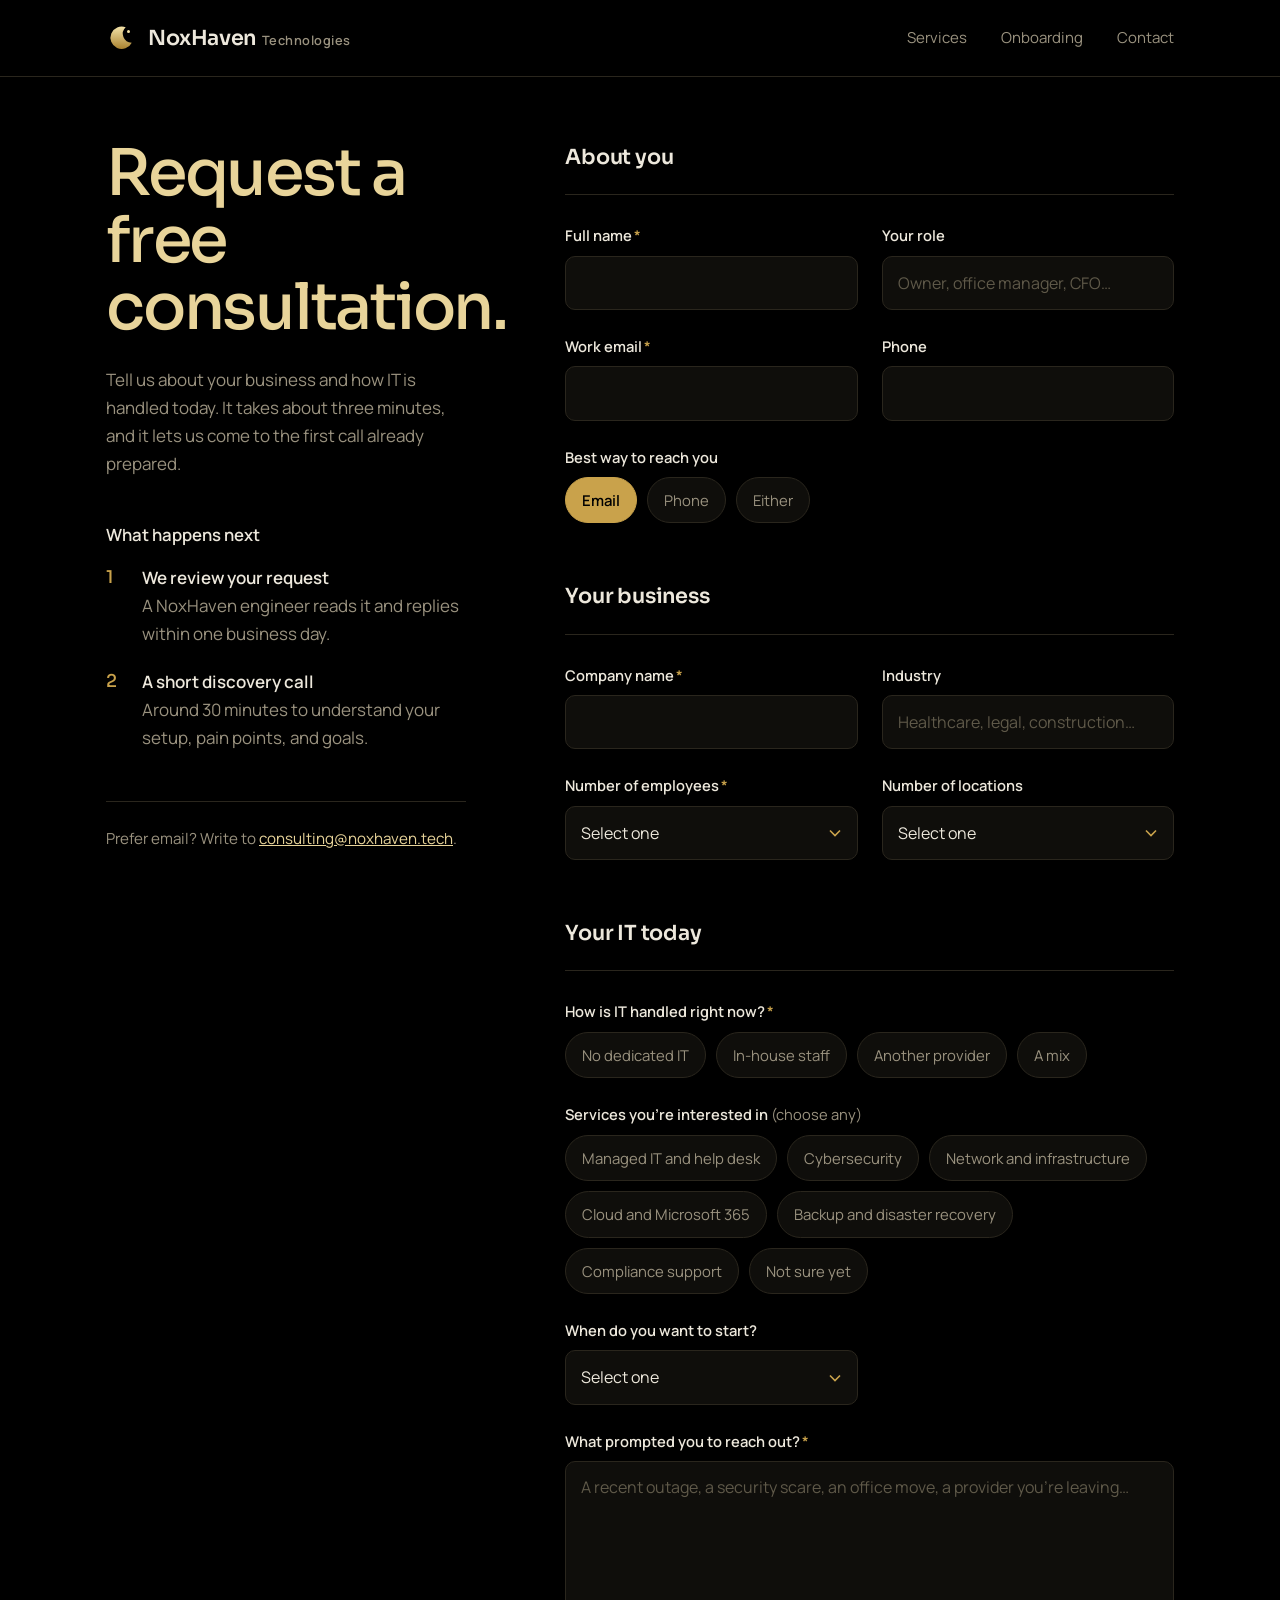
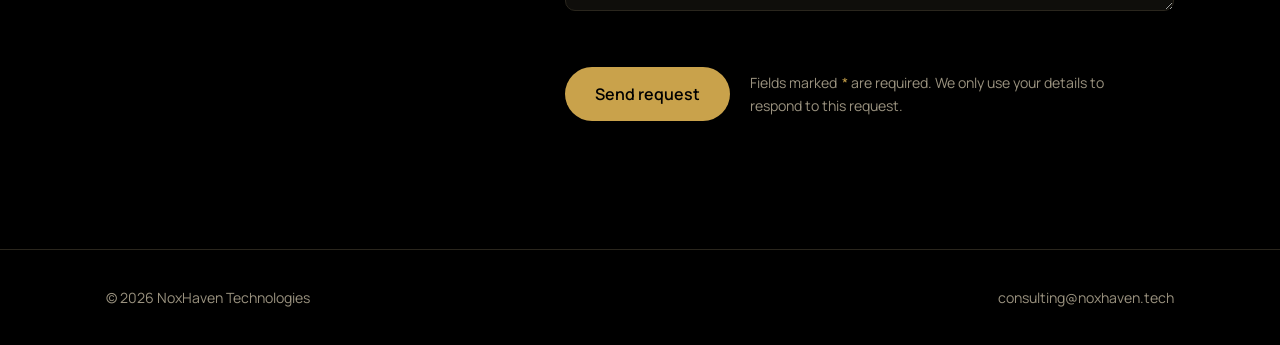
==== consult.html @ 6864bd48 "Uploading Temporary Website" ====
<!DOCTYPE html>
<html lang="en">
<head>
<meta charset="utf-8">
<meta name="viewport" content="width=device-width, initial-scale=1, viewport-fit=cover">
<title>Request a consultation | NoxHaven Technologies</title>
<meta name="description" content="Request a free IT consultation from NoxHaven Technologies.">
<meta name="theme-color" content="#000000">
<link rel="icon" href="favicon.svg" type="image/svg+xml">
<link rel="preconnect" href="https://fonts.googleapis.com">
<link rel="preconnect" href="https://fonts.gstatic.com" crossorigin>
<link href="https://fonts.googleapis.com/css2?family=Sora:wght@400;500;600&family=Manrope:wght@400;500;600&display=swap" rel="stylesheet">
<link rel="stylesheet" href="styles.css">
<style>
  .consult { padding: calc(140px + env(safe-area-inset-top, 0px)) 0 clamp(80px, 10vw, 140px); }
  .consult-grid { display: grid; grid-template-columns: minmax(0, .85fr) minmax(0, 1.4fr); gap: clamp(40px, 7vw, 110px); align-items: start; }

  .intro { position: sticky; top: 120px; }
  .intro h1 {
    font-family: var(--serif); font-weight: 500; letter-spacing: -.035em;
    font-size: clamp(2.4rem, 5vw, 4rem); line-height: 1.05; margin: 0 0 24px; color: var(--gold-pale);
  }
  .intro > p { color: var(--muted); margin: 0 0 48px; max-width: 40ch; }
  .next h2 { font-size: 1.05rem; font-weight: 600; letter-spacing: 0; margin: 0 0 20px; font-family: var(--sans); color: var(--text); }
  .next ol { list-style: none; margin: 0; padding: 0; counter-reset: n; display: grid; gap: 20px; }
  .next li { counter-increment: n; display: grid; grid-template-columns: 36px 1fr; color: var(--muted); }
  .next li::before { content: counter(n); font-family: var(--serif); font-weight: 500; color: var(--gold); font-size: 1.1rem; line-height: 1.5; }
  .next strong { color: var(--text); font-weight: 600; display: block; }
  .intro .alt { margin-top: 48px; padding-top: 24px; border-top: 1px solid var(--line); color: var(--muted); font-size: .95rem; }
  .intro .alt a { color: var(--gold-pale); }

  form { display: grid; gap: 56px; }
  fieldset { border: 0; margin: 0; padding: 0; min-width: 0; }
  legend {
    font-family: var(--serif); font-weight: 600; font-size: 1.3rem; letter-spacing: -.01em;
    padding: 0 0 20px; width: 100%; border-bottom: 1px solid var(--line); margin-bottom: 28px;
  }
  .fields { display: grid; grid-template-columns: 1fr 1fr; gap: 24px 24px; }
  .full { grid-column: 1 / -1; }
  .field { display: grid; gap: 8px; }
  .field > label, .group-label { font-size: .92rem; font-weight: 600; color: var(--text); }
  .req { color: var(--gold); margin-left: 2px; }
  .hint { font-weight: 400; color: var(--muted); }

  input[type="text"], input[type="email"], input[type="tel"], select, textarea {
    width: 100%; font: inherit; font-size: 1rem; color: var(--text);
    background: var(--coal); border: 1px solid var(--line); border-radius: 10px;
    padding: 13px 15px; transition: border-color .2s, box-shadow .2s;
  }
  textarea { min-height: 150px; resize: vertical; line-height: 1.55; }
  select {
    appearance: none; -webkit-appearance: none; cursor: pointer; padding-right: 42px;
    background-image: url("data:image/svg+xml,%3Csvg xmlns='http://www.w3.org/2000/svg' width='12' height='8' fill='none' stroke='%23c9a24b' stroke-width='1.6'%3E%3Cpath d='m1 1.5 5 5 5-5'/%3E%3C/svg%3E");
    background-repeat: no-repeat; background-position: right 16px center;
  }
  input::placeholder, textarea::placeholder { color: #5f5949; }
  input:focus, select:focus, textarea:focus { outline: none; border-color: var(--gold); box-shadow: 0 0 0 3px rgba(201,162,75,.18); }
  .touched input:invalid, .touched select:invalid, .touched textarea:invalid { border-color: #c2604f; }

  .chips { display: flex; flex-wrap: wrap; gap: 10px; }
  .chip { position: relative; }
  .chip input { position: absolute; opacity: 0; inset: 0; margin: 0; cursor: pointer; }
  .chip span {
    display: inline-block; padding: 10px 16px; border: 1px solid var(--line); border-radius: 999px;
    font-size: .93rem; color: var(--muted); background: var(--coal); transition: border-color .2s, color .2s, background .2s;
    user-select: none;
  }
  .chip input:hover + span { border-color: #4a4232; color: var(--text); }
  .chip input:checked + span { border-color: var(--gold); color: var(--black); background: var(--gold); font-weight: 600; }
  .chip input:focus-visible + span { outline: 2px solid var(--gold); outline-offset: 3px; }

  .honeypot { position: absolute; left: -9999px; width: 1px; height: 1px; overflow: hidden; }

  .submit-row { display: flex; flex-wrap: wrap; align-items: center; gap: 20px; }
  .submit-row .btn { border: 0; cursor: pointer; padding: 16px 30px; font-size: 1rem; }
  .submit-row .btn[disabled] { opacity: .6; cursor: progress; }
  .submit-row p { margin: 0; color: var(--muted); font-size: .88rem; max-width: 40ch; }

  .notice { border-radius: 12px; padding: 18px 20px; font-size: .98rem; }
  .notice[hidden] { display: none; }
  .notice.error { border: 1px solid #c2604f; background: rgba(194,96,79,.08); color: #f0c9bf; }
  .notice.error a { color: inherit; }

  .sent { border: 1px solid var(--gold); border-radius: 16px; padding: clamp(32px, 5vw, 56px); background: var(--coal); }
  .sent[hidden] { display: none; }
  .sent h2 { font-size: clamp(1.8rem, 3.4vw, 2.6rem); color: var(--gold-pale); margin-bottom: 16px; }
  .sent p { color: var(--muted); margin: 0 0 28px; max-width: 48ch; }

  @media (max-width: 900px) {
    .consult-grid { grid-template-columns: 1fr; }
    .intro { position: static; }
  }
  @media (max-width: 560px) {
    .fields { grid-template-columns: 1fr; }
  }
</style>
</head>
<body>

<header class="site-header scrolled">
  <div class="wrap nav">
    <a class="brand" href="index.html" aria-label="NoxHaven Technologies home">
      <svg viewBox="0 0 32 32" aria-hidden="true">
        <defs><linearGradient id="g" x1="0" y1="0" x2="0" y2="1"><stop offset="0" stop-color="#f3e2a8"/><stop offset="1" stop-color="#a9822f"/></linearGradient></defs>
        <path d="M21 4.5A12 12 0 1 0 27.5 21 9.5 9.5 0 0 1 21 4.5Z" fill="url(#g)"/>
        <circle cx="24" cy="9" r="1.6" fill="#f3e2a8"/>
      </svg>
      <span class="brand-name">NoxHaven<span>Technologies</span></span>
    </a>
    <nav class="nav-links" aria-label="Main">
      <a href="index.html#services">Services</a>
      <a href="index.html#onboarding">Onboarding</a>
      <a href="index.html#contact">Contact</a>
    </nav>
  </div>
</header>

<main class="consult">
  <div class="wrap consult-grid">
    <aside class="intro">
      <h1>Request a free consultation.</h1>
      <p>Tell us about your business and how IT is handled today. It takes about three minutes, and it lets us come to the first call already prepared.</p>
      <div class="next">
        <h2>What happens next</h2>
        <ol>
          <li><div><strong>We review your request</strong>A NoxHaven engineer reads it and replies within one business day.</div></li>
          <li><div><strong>A short discovery call</strong>Around 30 minutes to understand your setup, pain points, and goals.</div></li>
        </ol>
      </div>
      <p class="alt">Prefer email? Write to <a href="mailto:consulting@noxhaven.tech">consulting@noxhaven.tech</a>.</p>
    </aside>

    <div>
      <form id="consult-form" action="https://api.web3forms.com/submit" method="POST" novalidate>
        <!-- Replace with your Web3Forms access key. It is safe to keep this public. -->
        <input type="hidden" name="access_key" value="a846934e-030f-4295-bbb3-2ae22e8b74b9">
        <input type="hidden" name="from_name" value="NoxHaven website">
        <input type="hidden" name="subject" value="New consultation request">
        <div class="honeypot" aria-hidden="true"><label>Leave this empty <input type="checkbox" name="botcheck" tabindex="-1" autocomplete="off"></label></div>

        <fieldset>
          <legend>About you</legend>
          <div class="fields">
            <div class="field"><label for="name">Full name<span class="req" aria-hidden="true">*</span></label><input id="name" name="name" type="text" autocomplete="name" required></div>
            <div class="field"><label for="role">Your role</label><input id="role" name="Role" type="text" autocomplete="organization-title" placeholder="Owner, office manager, CFO…"></div>
            <div class="field"><label for="email">Work email<span class="req" aria-hidden="true">*</span></label><input id="email" name="email" type="email" autocomplete="email" required></div>
            <div class="field"><label for="phone">Phone</label><input id="phone" name="Phone" type="tel" autocomplete="tel"></div>
            <div class="field full">
              <span class="group-label" id="contact-pref">Best way to reach you</span>
              <div class="chips" role="radiogroup" aria-labelledby="contact-pref">
                <label class="chip"><input type="radio" name="Preferred contact" value="Email" checked><span>Email</span></label>
                <label class="chip"><input type="radio" name="Preferred contact" value="Phone"><span>Phone</span></label>
                <label class="chip"><input type="radio" name="Preferred contact" value="Either"><span>Either</span></label>
              </div>
            </div>
          </div>
        </fieldset>

        <fieldset>
          <legend>Your business</legend>
          <div class="fields">
            <div class="field"><label for="company">Company name<span class="req" aria-hidden="true">*</span></label><input id="company" name="Company" type="text" autocomplete="organization" required></div>
            <div class="field"><label for="industry">Industry</label><input id="industry" name="Industry" type="text" placeholder="Healthcare, legal, construction…"></div>
            <div class="field">
              <label for="employees">Number of employees<span class="req" aria-hidden="true">*</span></label>
              <select id="employees" name="Employees" required>
                <option value="">Select one</option>
                <option>1–10</option><option>11–25</option><option>26–50</option><option>51–100</option><option>More than 100</option>
              </select>
            </div>
            <div class="field">
              <label for="locations">Number of locations</label>
              <select id="locations" name="Locations">
                <option value="">Select one</option>
                <option>1</option><option>2–3</option><option>4 or more</option><option>Fully remote</option>
              </select>
            </div>
          </div>
        </fieldset>

        <fieldset>
          <legend>Your IT today</legend>
          <div class="fields">
            <div class="field full">
              <span class="group-label" id="current-it">How is IT handled right now?<span class="req" aria-hidden="true">*</span></span>
              <div class="chips" role="radiogroup" aria-labelledby="current-it">
                <label class="chip"><input type="radio" name="Current IT" value="No dedicated IT" required><span>No dedicated IT</span></label>
                <label class="chip"><input type="radio" name="Current IT" value="In-house staff"><span>In-house staff</span></label>
                <label class="chip"><input type="radio" name="Current IT" value="Another provider"><span>Another provider</span></label>
                <label class="chip"><input type="radio" name="Current IT" value="A mix"><span>A mix</span></label>
              </div>
            </div>
            <div class="field full">
              <span class="group-label" id="services-label">Services you’re interested in <span class="hint">(choose any)</span></span>
              <div class="chips" role="group" aria-labelledby="services-label">
                <label class="chip"><input type="checkbox" name="services" value="Managed IT and help desk"><span>Managed IT and help desk</span></label>
                <label class="chip"><input type="checkbox" name="services" value="Cybersecurity"><span>Cybersecurity</span></label>
                <label class="chip"><input type="checkbox" name="services" value="Network and infrastructure"><span>Network and infrastructure</span></label>
                <label class="chip"><input type="checkbox" name="services" value="Cloud and Microsoft 365"><span>Cloud and Microsoft 365</span></label>
                <label class="chip"><input type="checkbox" name="services" value="Backup and disaster recovery"><span>Backup and disaster recovery</span></label>
                <label class="chip"><input type="checkbox" name="services" value="Compliance support"><span>Compliance support</span></label>
                <label class="chip"><input type="checkbox" name="services" value="Not sure yet"><span>Not sure yet</span></label>
              </div>
            </div>
            <div class="field">
              <label for="timeline">When do you want to start?</label>
              <select id="timeline" name="Timeline">
                <option value="">Select one</option>
                <option>As soon as possible</option><option>Within a month</option><option>In 1–3 months</option><option>Just exploring</option>
              </select>
            </div>
            <div class="field full">
              <label for="message">What prompted you to reach out?<span class="req" aria-hidden="true">*</span></label>
              <textarea id="message" name="message" required placeholder="A recent outage, a security scare, an office move, a provider you’re leaving…"></textarea>
            </div>
          </div>
        </fieldset>

        <div class="notice error" id="form-error" role="alert" hidden></div>

        <div class="submit-row">
          <button class="btn btn-gold" type="submit" id="submit-btn">Send request</button>
          <p>Fields marked <span class="req">*</span> are required. We only use your details to respond to this request.</p>
        </div>
      </form>

      <div class="sent" id="sent" hidden tabindex="-1">
        <h2>Request sent.</h2>
        <p id="sent-text">Thanks for reaching out. A NoxHaven engineer will reply within one business day.</p>
        <a class="btn btn-ghost" href="index.html">Back to the homepage</a>
      </div>
    </div>
  </div>
</main>

<footer>
  <div class="wrap">
    <span>© <span id="year">2026</span> NoxHaven Technologies</span>
    <a href="mailto:consulting@noxhaven.tech">consulting@noxhaven.tech</a>
  </div>
</footer>

<script>
(() => {
  document.getElementById('year').textContent = new Date().getFullYear();

  const form = document.getElementById('consult-form');
  const btn = document.getElementById('submit-btn');
  const errorBox = document.getElementById('form-error');
  const sent = document.getElementById('sent');

  const showError = (msg) => { errorBox.innerHTML = msg; errorBox.hidden = false; };

  form.addEventListener('submit', async (e) => {
    e.preventDefault();
    errorBox.hidden = true;
    form.classList.add('touched');

    if (!form.checkValidity()) {
      const firstBad = form.querySelector(':invalid');
      showError('Some required fields are missing or incomplete. Fill in the highlighted fields, then send again.');
      if (firstBad) firstBad.focus();
      return;
    }

    // Build the email: combine the checked services into one readable line.
    const data = new FormData(form);
    const payload = {};
    for (const [key, value] of data.entries()) {
      if (key === 'services') continue;
      payload[key] = value;
    }
    const services = data.getAll('services');
    payload['Services of interest'] = services.length ? services.join(', ') : 'None selected';
    payload.subject = `New consultation request: ${payload.Company || payload.name}`;
    if (payload.botcheck === undefined) payload.botcheck = false;

    btn.disabled = true;
    btn.textContent = 'Sending…';

    try {
      const res = await fetch('https://api.web3forms.com/submit', {
        method: 'POST',
        headers: { 'Content-Type': 'application/json', 'Accept': 'application/json' },
        body: JSON.stringify(payload)
      });
      const result = await res.json().catch(() => ({}));
      if (res.ok && result.success) {
        document.getElementById('sent-text').textContent =
          `Thanks, ${payload.name.split(' ')[0]}. A NoxHaven engineer will reply to ${payload.email} within one business day.`;
        form.hidden = true;
        sent.hidden = false;
        sent.focus();
        window.scrollTo({ top: 0, behavior: 'smooth' });
      } else {
        throw new Error(result.message || 'Request failed');
      }
    } catch (err) {
      showError('Your request didn’t send. Check your internet connection and try again, or email us directly at <a href="mailto:consulting@noxhaven.tech">consulting@noxhaven.tech</a>.');
      btn.disabled = false;
      btn.textContent = 'Send request';
    }
  });
})();
</script>
</body>
</html>
---- styles.css ----
:root {
  color-scheme: dark;
  --black: #000000;
  --coal: #0f0e0b;
  --line: #2a261d;
  --gold: #c9a24b;
  --gold-pale: #e8d49a;
  --text: #ede8dc;
  --muted: #9a927f;
  --serif: "Sora", system-ui, -apple-system, "Segoe UI", sans-serif;
  --sans: "Manrope", system-ui, -apple-system, "Segoe UI", sans-serif;
  --wrap: 1180px;
  --pad: clamp(20px, 5vw, 56px);
}
*, *::before, *::after { box-sizing: border-box; }
html { scroll-behavior: smooth; scroll-padding-top: 88px; }
body {
  margin: 0;
  background: var(--black);
  color: var(--text);
  font-family: var(--sans);
  font-size: 17px;
  line-height: 1.65;
  -webkit-font-smoothing: antialiased;
}
a { color: inherit; }
img, svg { max-width: 100%; }
:focus-visible { outline: 2px solid var(--gold); outline-offset: 3px; border-radius: 2px; }
.wrap { max-width: var(--wrap); margin: 0 auto; padding: 0 var(--pad); }

/* Header */
.site-header {
  position: fixed; inset: 0 0 auto; z-index: 20;
  padding-top: env(safe-area-inset-top, 0px);
  background: linear-gradient(to bottom, rgba(0,0,0,.85), rgba(0,0,0,0));
}
.site-header.scrolled { background: rgba(0,0,0,.82); backdrop-filter: blur(12px); -webkit-backdrop-filter: blur(12px); border-bottom: 1px solid var(--line); }
.nav { display: flex; align-items: center; justify-content: space-between; height: 76px; }
.brand { display: flex; align-items: center; gap: 12px; text-decoration: none; }
.brand svg { width: 30px; height: 30px; }
.brand-name { font-family: var(--serif); font-weight: 600; font-size: 1.3rem; letter-spacing: -.02em; }
.brand-name span { color: var(--muted); font-family: var(--sans); font-size: .8rem; margin-left: 6px; letter-spacing: .04em; }
.nav-links { display: flex; align-items: center; gap: 34px; }
.nav-links a { text-decoration: none; font-size: .94rem; color: var(--muted); transition: color .2s; }
.nav-links a:hover { color: var(--text); }

.btn {
  display: inline-flex; align-items: center; justify-content: center;
  padding: 13px 24px; border-radius: 999px;
  font-family: var(--sans); font-weight: 600; font-size: .95rem;
  text-decoration: none; transition: background .2s, color .2s, border-color .2s;
}
.btn-gold { background: var(--gold); color: var(--black); }
.btn-gold:hover { background: var(--gold-pale); }
.btn-ghost { border: 1px solid var(--line); color: var(--text); }
.btn-ghost:hover { border-color: var(--gold); }
.nav-links .btn-gold { color: var(--black); padding: 10px 20px; }
.nav-links .btn-gold:hover { color: var(--black); }

/* Hero */
.hero { position: relative; min-height: 100svh; display: flex; align-items: flex-end; overflow: hidden; }
#watch { position: absolute; inset: 0; width: 100%; height: 100%; display: block; }
.hero::after {
  content: ""; position: absolute; inset: 0; pointer-events: none;
  background:
    linear-gradient(90deg, rgba(0,0,0,.92) 0%, rgba(0,0,0,.55) 45%, rgba(0,0,0,0) 75%),
    linear-gradient(0deg, var(--black) 0%, rgba(0,0,0,0) 30%);
}
.hero-content { position: relative; z-index: 2; width: 100%; padding-bottom: clamp(64px, 12vh, 130px); padding-top: 140px; }
.hero h1 {
  font-family: var(--serif); font-weight: 400;
  font-weight: 500;
  font-size: clamp(2.8rem, 7.2vw, 6.4rem);
  line-height: 1.02; letter-spacing: -.035em;
  margin: 0 0 32px; max-width: 12ch;
  color: var(--gold-pale);
}
.hero p { max-width: 46ch; color: #cfc8b8; font-size: 1.12rem; margin: 0 0 40px; }
.hero-actions { display: flex; flex-wrap: wrap; gap: 14px; }
.status {
  position: absolute; z-index: 2; right: var(--pad); bottom: clamp(64px, 12vh, 130px);
  display: flex; align-items: center; gap: 10px; color: var(--muted); font-size: .85rem;
}
.status i { width: 8px; height: 8px; border-radius: 50%; background: var(--gold); box-shadow: 0 0 12px var(--gold); animation: pulse 2.4s ease-in-out infinite; }
@keyframes pulse { 50% { opacity: .35; } }

/* Sections */
section.block { padding: clamp(88px, 13vw, 160px) 0; border-top: 1px solid var(--line); }
.section-head { display: grid; grid-template-columns: 1fr 1.25fr; gap: 48px; margin-bottom: 72px; align-items: end; }
h2 {
  font-family: var(--serif); font-weight: 400;
  font-weight: 500;
  font-size: clamp(2.1rem, 4.4vw, 3.5rem); line-height: 1.1; letter-spacing: -.03em;
  margin: 0;
}
.section-head p { color: var(--muted); margin: 0; max-width: 52ch; }

/* Services */
.services { display: grid; grid-template-columns: repeat(2, 1fr); column-gap: 64px; }
.service { padding: 34px 0; border-top: 1px solid var(--line); display: grid; grid-template-columns: 44px 1fr; gap: 20px; }
.service svg { width: 28px; height: 28px; stroke: var(--gold); fill: none; stroke-width: 1.4; margin-top: 4px; }
.service h3 { font-family: var(--serif); font-weight: 600; font-size: 1.3rem; letter-spacing: -.01em; margin: 0 0 8px; line-height: 1.2; }
.service p { margin: 0; color: var(--muted); max-width: 44ch; }

/* Night watch statement */
.watch-statement { background: var(--coal); }
.watch-statement blockquote {
  margin: 0 0 80px; font-family: var(--serif); font-weight: 500; letter-spacing: -.025em;
  font-size: clamp(1.9rem, 4.2vw, 3.2rem); line-height: 1.2; max-width: 22ch; color: var(--gold-pale);
}
.commitments { display: grid; grid-template-columns: repeat(3, 1fr); gap: 48px; }
.commitments h3 { font-size: 1.05rem; font-weight: 600; margin: 0 0 10px; color: var(--text); }
.commitments p { margin: 0; color: var(--muted); }
.commitments div { border-left: 1px solid var(--gold); padding-left: 22px; }

/* Onboarding */
.steps { list-style: none; margin: 0; padding: 0; counter-reset: step; display: grid; grid-template-columns: repeat(4, 1fr); gap: 0; position: relative; }
.steps li { counter-increment: step; padding: 0 28px 0 0; position: relative; }
.steps li::before {
  content: counter(step); display: block;
  font-family: var(--serif); font-weight: 500; font-size: 3rem; line-height: 1; color: var(--gold); margin-bottom: 28px;
}
.steps li::after { content: ""; position: absolute; top: 1.7rem; left: 3rem; right: 28px; height: 1px; background: var(--line); }
.steps li:last-child::after { display: none; }
.steps h3 { font-family: var(--serif); font-weight: 600; font-size: 1.3rem; margin: 0 0 10px; }
.steps p { color: var(--muted); margin: 0; }

/* Contact */
.contact { text-align: left; }
.contact-inner { display: grid; grid-template-columns: 1.3fr 1fr; gap: 64px; align-items: end; }
.contact h2 { font-size: clamp(2.4rem, 5.4vw, 4.4rem); max-width: 14ch; }
.contact-details { display: grid; gap: 22px; }
.contact-details a.mail { font-family: var(--serif); font-weight: 500; font-size: clamp(1.3rem, 2.4vw, 1.8rem); color: var(--gold-pale); text-decoration: none; border-bottom: 1px solid var(--gold); padding-bottom: 4px; justify-self: start; }
.contact-details a.mail:hover { color: var(--gold); }
.contact-details p { margin: 0; color: var(--muted); }

footer { border-top: 1px solid var(--line); padding: 36px 0 calc(36px + env(safe-area-inset-bottom, 0px)); color: var(--muted); font-size: .88rem; }
footer .wrap { display: flex; flex-wrap: wrap; justify-content: space-between; gap: 16px; }
footer a { text-decoration: none; }
footer a:hover { color: var(--text); }

/* Responsive */
@media (max-width: 900px) {
  .nav-links a:not(.btn) { display: none; }
  .section-head, .contact-inner { grid-template-columns: 1fr; gap: 20px; }
  .services { grid-template-columns: 1fr; }
  .commitments { grid-template-columns: 1fr; gap: 32px; }
  .steps { grid-template-columns: 1fr 1fr; row-gap: 56px; }
  .steps li::after { display: none; }
  .status { display: none; }
  .hero::after { background: linear-gradient(0deg, rgba(0,0,0,.95) 10%, rgba(0,0,0,.5) 60%, rgba(0,0,0,.2) 100%); }
}
@media (max-width: 560px) {
  .steps { grid-template-columns: 1fr; }
  .brand-name span { display: none; }
  .nav-links .btn-gold { padding: 9px 16px; font-size: .88rem; }
}
@media (prefers-reduced-motion: reduce) {
  html { scroll-behavior: auto; }
  .status i { animation: none; }
}
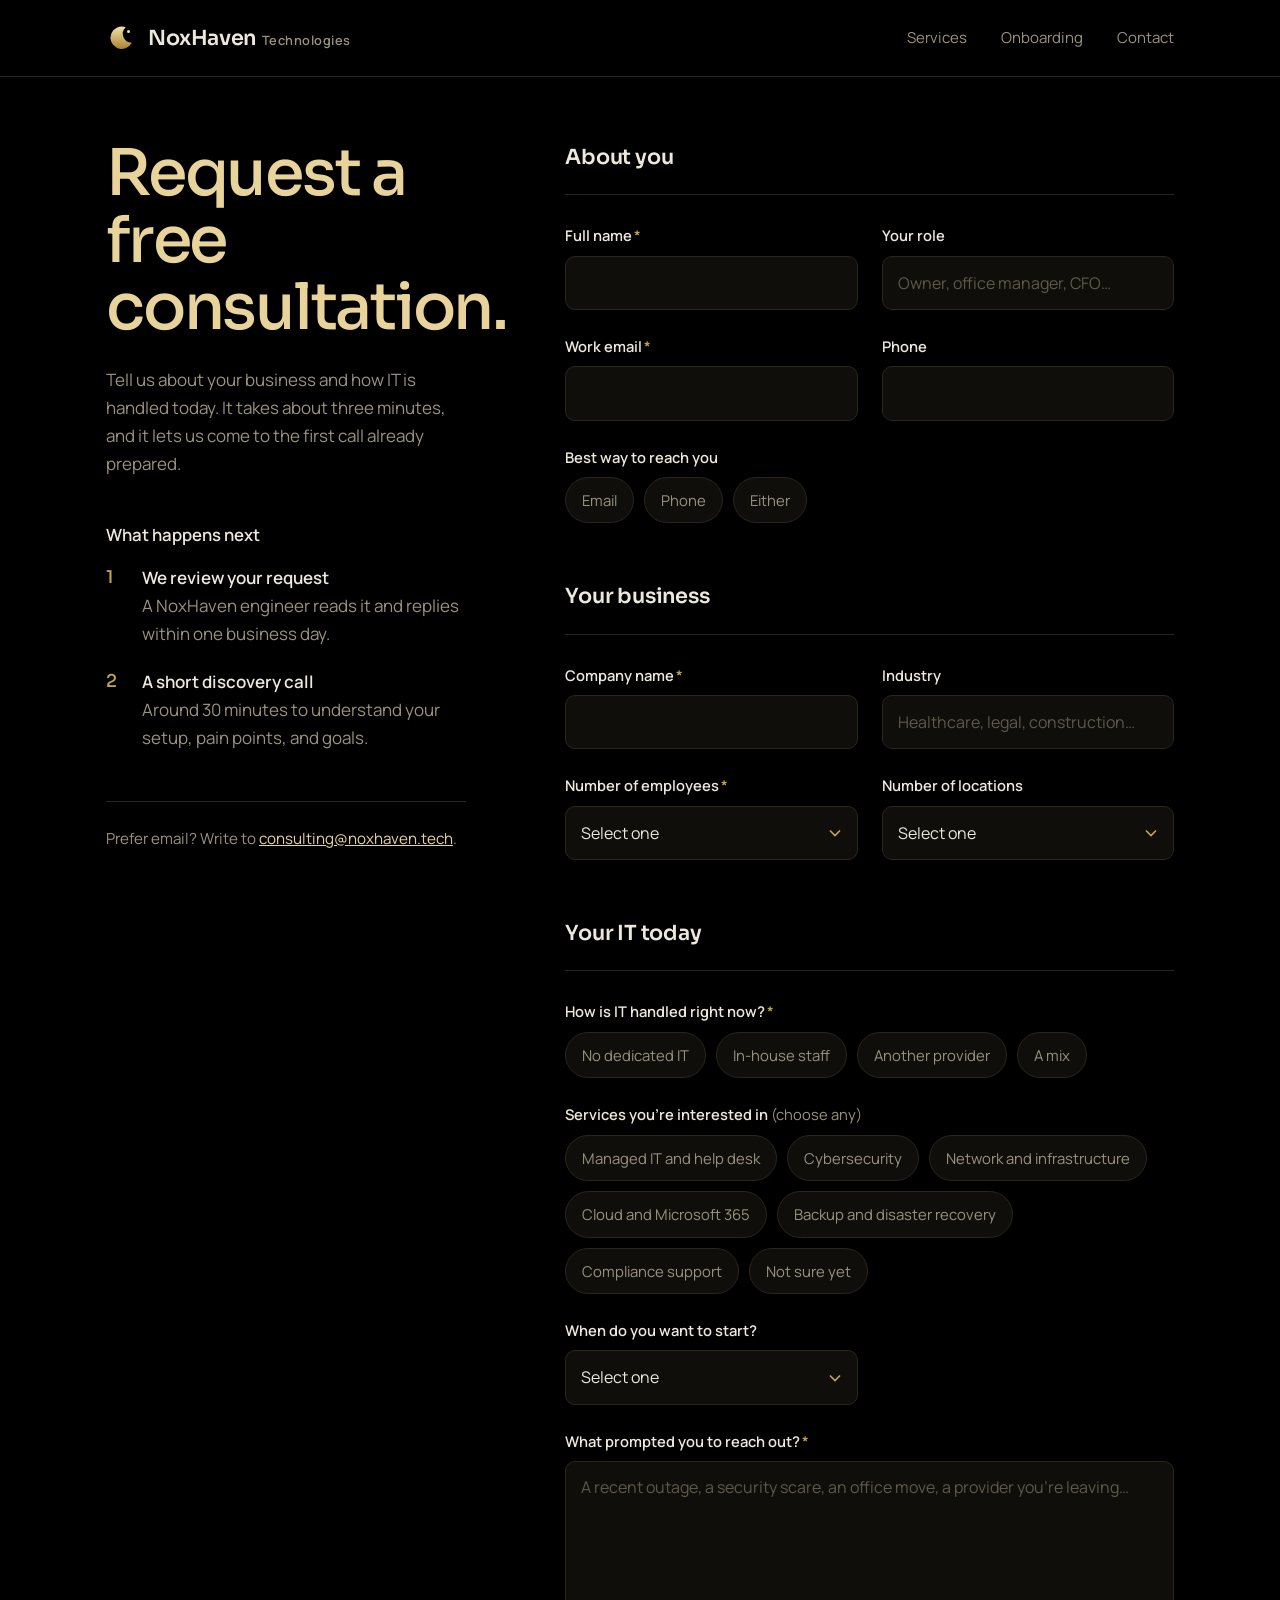
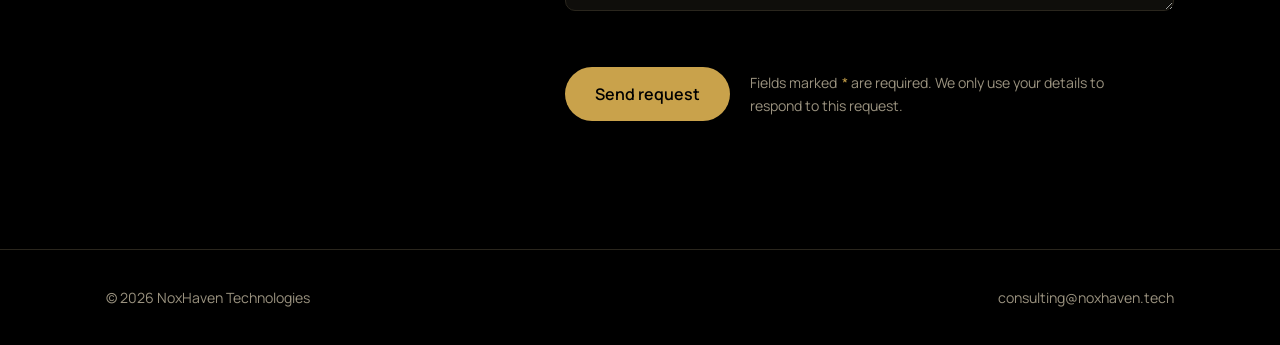
==== commit 4b94f99f: "Add files via upload" ====
--- a/consult.html
+++ b/consult.html
@@ -12,6 +12,7 @@
 <link href="https://fonts.googleapis.com/css2?family=Sora:wght@400;500;600&family=Manrope:wght@400;500;600&display=swap" rel="stylesheet">
 <link rel="stylesheet" href="styles.css">
 <style>
+  [hidden] { display: none !important; }
   .consult { padding: calc(140px + env(safe-area-inset-top, 0px)) 0 clamp(80px, 10vw, 140px); }
   .consult-grid { display: grid; grid-template-columns: minmax(0, .85fr) minmax(0, 1.4fr); gap: clamp(40px, 7vw, 110px); align-items: start; }
 
@@ -81,7 +82,7 @@
   .notice.error { border: 1px solid #c2604f; background: rgba(194,96,79,.08); color: #f0c9bf; }
   .notice.error a { color: inherit; }
 
-  .sent { border: 1px solid var(--gold); border-radius: 16px; padding: clamp(32px, 5vw, 56px); background: var(--coal); }
+  .sent { scroll-margin-top: 110px; border: 1px solid var(--gold); border-radius: 16px; padding: clamp(32px, 5vw, 56px); background: var(--coal); }
   .sent[hidden] { display: none; }
   .sent h2 { font-size: clamp(1.8rem, 3.4vw, 2.6rem); color: var(--gold-pale); margin-bottom: 16px; }
   .sent p { color: var(--muted); margin: 0 0 28px; max-width: 48ch; }
@@ -148,7 +149,7 @@
             <div class="field full">
               <span class="group-label" id="contact-pref">Best way to reach you</span>
               <div class="chips" role="radiogroup" aria-labelledby="contact-pref">
-                <label class="chip"><input type="radio" name="Preferred contact" value="Email" checked><span>Email</span></label>
+                <label class="chip"><input type="radio" name="Preferred contact" value="Email"><span>Email</span></label>
                 <label class="chip"><input type="radio" name="Preferred contact" value="Phone"><span>Phone</span></label>
                 <label class="chip"><input type="radio" name="Preferred contact" value="Either"><span>Either</span></label>
               </div>
@@ -249,6 +250,10 @@
   const errorBox = document.getElementById('form-error');
   const sent = document.getElementById('sent');
 
+  window.addEventListener('pageshow', (e) => {
+    if (e.persisted) { form.reset(); form.hidden = false; sent.hidden = true; errorBox.hidden = true; }
+  });
+
   const showError = (msg) => { errorBox.innerHTML = msg; errorBox.hidden = false; };
 
   form.addEventListener('submit', async (e) => {
@@ -288,10 +293,19 @@
       if (res.ok && result.success) {
         document.getElementById('sent-text').textContent =
           `Thanks, ${payload.name.split(' ')[0]}. A NoxHaven engineer will reply to ${payload.email} within one business day.`;
+        // Clear everything they entered and reset the form's state
+        form.reset();
+        form.classList.remove('touched');
+        btn.disabled = false;
+        btn.textContent = 'Send request';
+
         form.hidden = true;
         sent.hidden = false;
-        sent.focus();
-        window.scrollTo({ top: 0, behavior: 'smooth' });
+
+        // Bring the confirmation into view wherever it sits on the page
+        const smooth = !window.matchMedia('(prefers-reduced-motion: reduce)').matches;
+        sent.focus({ preventScroll: true });
+        sent.scrollIntoView({ behavior: smooth ? 'smooth' : 'auto', block: 'center' });
       } else {
         throw new Error(result.message || 'Request failed');
       }
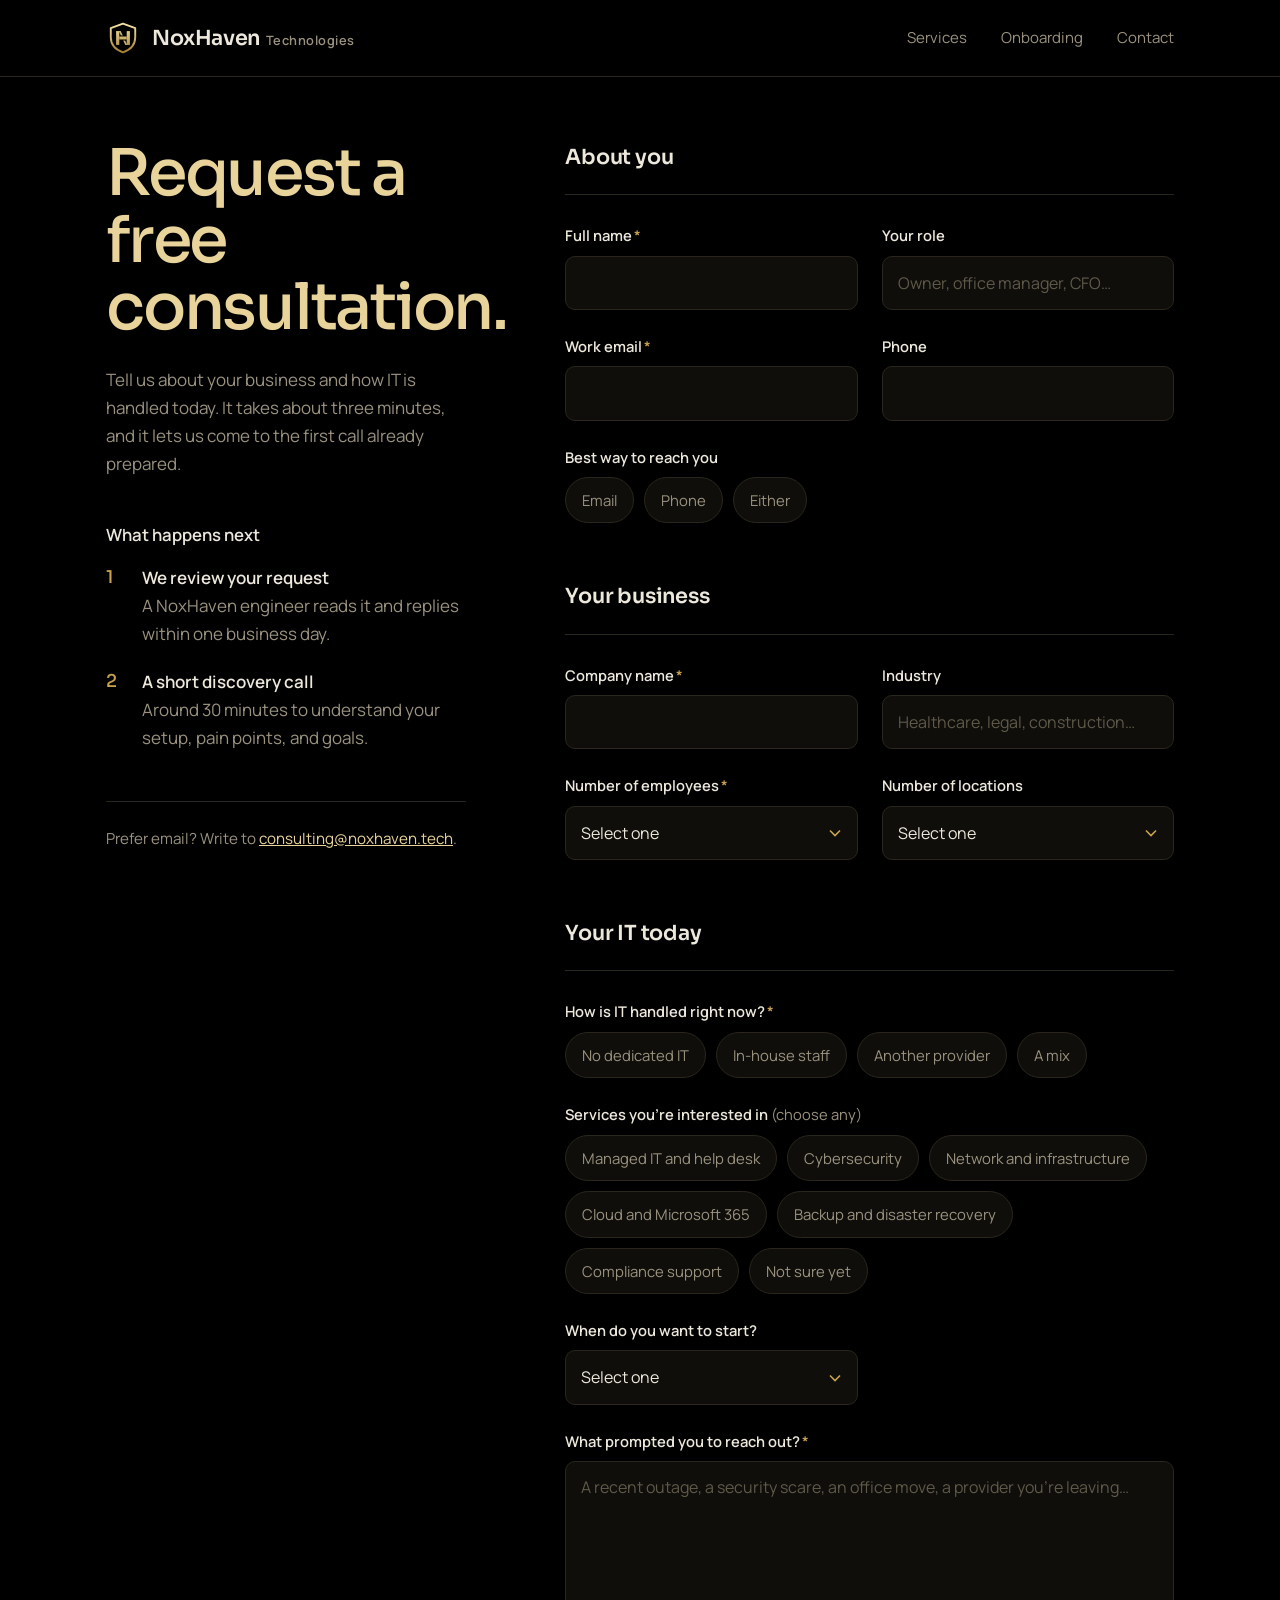
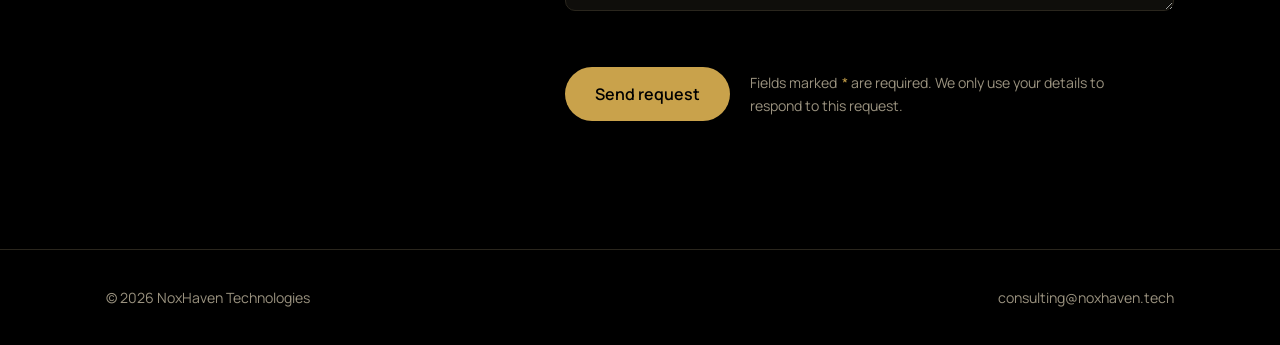
==== commit 40754333: "Add files via upload" ====
--- a/consult.html
+++ b/consult.html
@@ -82,10 +82,23 @@
   .notice.error { border: 1px solid #c2604f; background: rgba(194,96,79,.08); color: #f0c9bf; }
   .notice.error a { color: inherit; }
 
-  .sent { scroll-margin-top: 110px; border: 1px solid var(--gold); border-radius: 16px; padding: clamp(32px, 5vw, 56px); background: var(--coal); }
-  .sent[hidden] { display: none; }
-  .sent h2 { font-size: clamp(1.8rem, 3.4vw, 2.6rem); color: var(--gold-pale); margin-bottom: 16px; }
-  .sent p { color: var(--muted); margin: 0 0 28px; max-width: 48ch; }
+  .sent {
+    width: min(560px, calc(100vw - 40px)); max-height: calc(100dvh - 40px);
+    margin: auto; padding: clamp(32px, 5vw, 52px);
+    border: 1px solid var(--gold); border-radius: 18px;
+    background: var(--coal); color: var(--text);
+    box-shadow: 0 30px 80px rgba(0,0,0,.6), 0 0 0 1px rgba(201,162,75,.15);
+  }
+  .sent::backdrop { background: rgba(0,0,0,.72); backdrop-filter: blur(6px); -webkit-backdrop-filter: blur(6px); }
+  .sent[open] { animation: pop .28s cubic-bezier(.2,.8,.2,1); }
+  @keyframes pop { from { opacity: 0; transform: translateY(12px) scale(.97); } }
+  .sent-mark { width: 52px; height: 52px; border-radius: 50%; border: 1px solid var(--gold); display: grid; place-items: center; margin-bottom: 24px; }
+  .sent-mark svg { width: 24px; height: 24px; stroke: var(--gold); fill: none; stroke-width: 2; }
+  .sent h2 { font-size: clamp(1.8rem, 3.4vw, 2.4rem); color: var(--gold-pale); margin-bottom: 14px; }
+  .sent p { color: var(--muted); margin: 0 0 30px; max-width: 46ch; }
+  .sent-actions { display: flex; flex-wrap: wrap; gap: 12px; }
+  .sent-actions button { font: inherit; font-weight: 600; cursor: pointer; border: 0; }
+  @media (prefers-reduced-motion: reduce) { .sent[open] { animation: none; } }
 
   @media (max-width: 900px) {
     .consult-grid { grid-template-columns: 1fr; }
@@ -102,9 +115,15 @@
   <div class="wrap nav">
     <a class="brand" href="index.html" aria-label="NoxHaven Technologies home">
       <svg viewBox="0 0 32 32" aria-hidden="true">
-        <defs><linearGradient id="g" x1="0" y1="0" x2="0" y2="1"><stop offset="0" stop-color="#f3e2a8"/><stop offset="1" stop-color="#a9822f"/></linearGradient></defs>
-        <path d="M21 4.5A12 12 0 1 0 27.5 21 9.5 9.5 0 0 1 21 4.5Z" fill="url(#g)"/>
-        <circle cx="24" cy="9" r="1.6" fill="#f3e2a8"/>
+        <defs>
+          <linearGradient id="nh-gold" gradientUnits="userSpaceOnUse" x1="0" y1="3" x2="0" y2="29"><stop offset="0" stop-color="#f3e2a8"/><stop offset="1" stop-color="#a9822f"/></linearGradient>
+          <mask id="nh-cut" maskUnits="userSpaceOnUse" x="0" y="0" width="32" height="32"><rect width="32" height="32" fill="#fff"/><rect x="0" y="13.6" width="32" height="4.8" fill="#000"/></mask>
+        </defs>
+        <path d="M16 2.5 27.5 6.8V15.2C27.5 22.2 22.6 27.1 16 29.5 9.4 27.1 4.5 22.2 4.5 15.2V6.8Z" fill="none" stroke="url(#nh-gold)" stroke-width="1.8" stroke-linejoin="round"/>
+        <polygon points="12,9.5 13.8,9.5 20,22.5 18.2,22.5" fill="#e8d49a" opacity="0.85" mask="url(#nh-cut)"/>
+        <rect x="9.5" y="9.5" width="3" height="13" fill="url(#nh-gold)"/>
+        <rect x="19.5" y="9.5" width="3" height="13" fill="url(#nh-gold)"/>
+        <rect x="12.5" y="14.6" width="7" height="2.8" fill="url(#nh-gold)"/>
       </svg>
       <span class="brand-name">NoxHaven<span>Technologies</span></span>
     </a>
@@ -225,11 +244,15 @@
         </div>
       </form>
 
-      <div class="sent" id="sent" hidden tabindex="-1">
-        <h2>Request sent.</h2>
+      <dialog class="sent" id="sent" aria-labelledby="sent-title" aria-describedby="sent-text">
+        <div class="sent-mark" aria-hidden="true"><svg viewBox="0 0 24 24"><path d="m5 12.5 4.5 4.5L19 7.5"/></svg></div>
+        <h2 id="sent-title">Request sent.</h2>
         <p id="sent-text">Thanks for reaching out. A NoxHaven engineer will reply within one business day.</p>
-        <a class="btn btn-ghost" href="index.html">Back to the homepage</a>
-      </div>
+        <div class="sent-actions">
+          <button class="btn btn-gold" type="button" id="sent-close" autofocus>Close</button>
+          <a class="btn btn-ghost" href="index.html">Back to the homepage</a>
+        </div>
+      </dialog>
     </div>
   </div>
 </main>
@@ -251,7 +274,16 @@
   const sent = document.getElementById('sent');
 
   window.addEventListener('pageshow', (e) => {
-    if (e.persisted) { form.reset(); form.hidden = false; sent.hidden = true; errorBox.hidden = true; }
+    if (e.persisted) { form.reset(); errorBox.hidden = true; if (sent.open) sent.close(); }
+  });
+
+  const closeSent = () => { if (sent.open) sent.close(); else sent.removeAttribute('open'); };
+  document.getElementById('sent-close').addEventListener('click', closeSent);
+  // Clicking the dimmed area outside the box also closes it
+  sent.addEventListener('click', (e) => {
+    const r = sent.getBoundingClientRect();
+    const outside = e.clientX < r.left || e.clientX > r.right || e.clientY < r.top || e.clientY > r.bottom;
+    if (outside) closeSent();
   });
 
   const showError = (msg) => { errorBox.innerHTML = msg; errorBox.hidden = false; };
@@ -278,7 +310,6 @@
     const services = data.getAll('services');
     payload['Services of interest'] = services.length ? services.join(', ') : 'None selected';
     payload.subject = `New consultation request: ${payload.Company || payload.name}`;
-    if (payload.botcheck === undefined) payload.botcheck = false;
 
     btn.disabled = true;
     btn.textContent = 'Sending…';
@@ -290,6 +321,7 @@
         body: JSON.stringify(payload)
       });
       const result = await res.json().catch(() => ({}));
+      console.info('Web3Forms response:', res.status, result);
       if (res.ok && result.success) {
         document.getElementById('sent-text').textContent =
           `Thanks, ${payload.name.split(' ')[0]}. A NoxHaven engineer will reply to ${payload.email} within one business day.`;
@@ -299,13 +331,10 @@
         btn.disabled = false;
         btn.textContent = 'Send request';
 
-        form.hidden = true;
-        sent.hidden = false;
-
-        // Bring the confirmation into view wherever it sits on the page
-        const smooth = !window.matchMedia('(prefers-reduced-motion: reduce)').matches;
-        sent.focus({ preventScroll: true });
-        sent.scrollIntoView({ behavior: smooth ? 'smooth' : 'auto', block: 'center' });
+        // Jump to the top, then show the confirmation centered over the page
+        window.scrollTo({ top: 0, left: 0, behavior: 'instant' });
+        if (typeof sent.showModal === 'function') sent.showModal();
+        else sent.setAttribute('open', '');
       } else {
         throw new Error(result.message || 'Request failed');
       }
--- a/styles.css
+++ b/styles.css
@@ -37,7 +37,7 @@
 .site-header.scrolled { background: rgba(0,0,0,.82); backdrop-filter: blur(12px); -webkit-backdrop-filter: blur(12px); border-bottom: 1px solid var(--line); }
 .nav { display: flex; align-items: center; justify-content: space-between; height: 76px; }
 .brand { display: flex; align-items: center; gap: 12px; text-decoration: none; }
-.brand svg { width: 30px; height: 30px; }
+.brand svg { width: 34px; height: 34px; }
 .brand-name { font-family: var(--serif); font-weight: 600; font-size: 1.3rem; letter-spacing: -.02em; }
 .brand-name span { color: var(--muted); font-family: var(--sans); font-size: .8rem; margin-left: 6px; letter-spacing: .04em; }
 .nav-links { display: flex; align-items: center; gap: 34px; }
